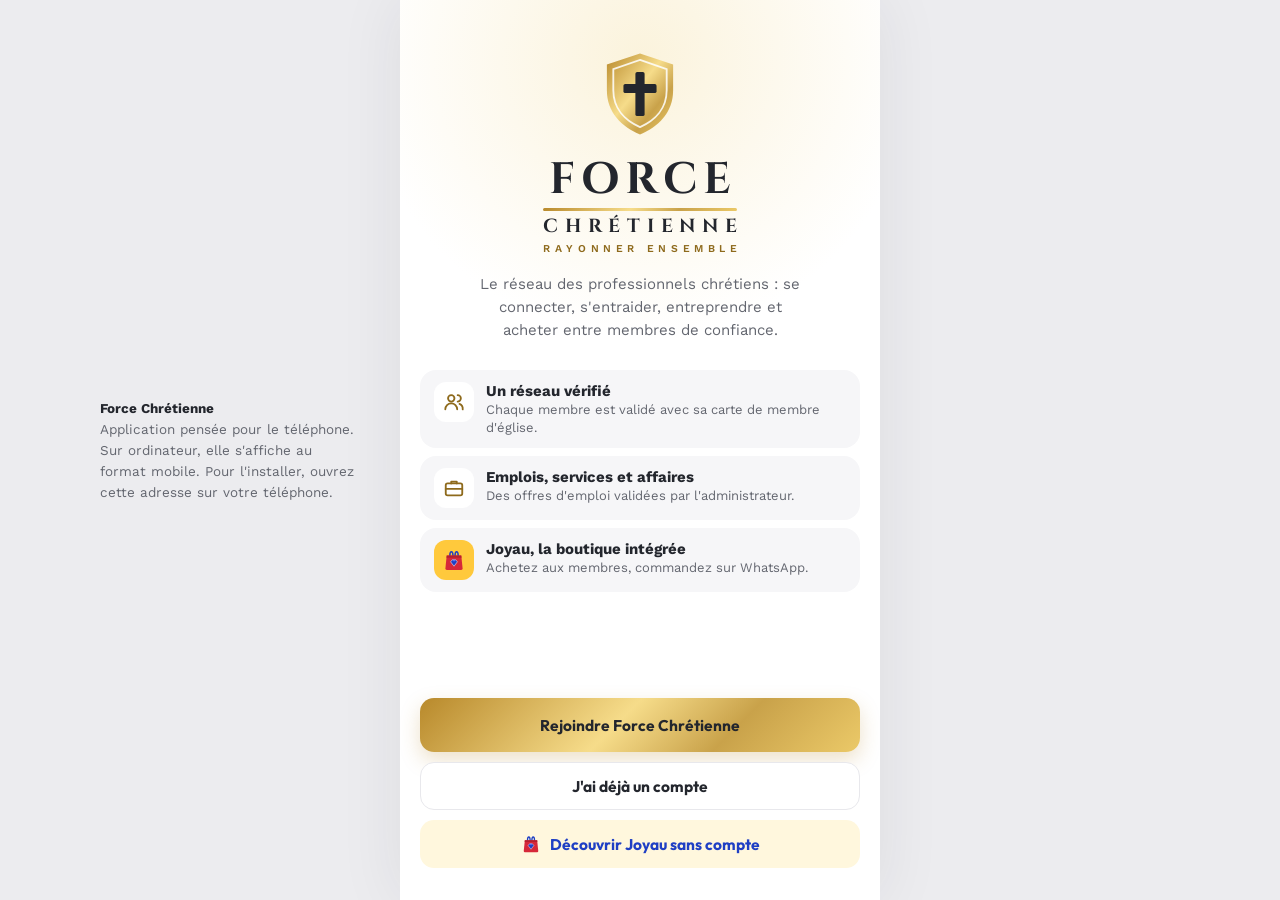
==== index.html @ bb0923b3 "Bannières Joyau : défilement automatique toutes les 3 s" ====
<!doctype html>
<html lang="fr">
<head>
<meta charset="utf-8">
<meta name="viewport" content="width=device-width, initial-scale=1, viewport-fit=cover">
<title>Force Chrétienne</title>
<meta name="description" content="Le réseau des professionnels chrétiens, avec Joyau, la boutique des membres.">
<meta name="theme-color" content="#FFFFFF">
<link rel="manifest" href="/manifest.webmanifest">
<link rel="icon" type="image/png" sizes="192x192" href="/icon-192.png">
<link rel="apple-touch-icon" href="/apple-touch-icon.png">
<meta name="apple-mobile-web-app-capable" content="yes">
<meta name="mobile-web-app-capable" content="yes">
<meta name="apple-mobile-web-app-title" content="Force Chrétienne">
<meta name="apple-mobile-web-app-status-bar-style" content="default">
<link rel="preconnect" href="https://fonts.googleapis.com">
<link rel="preconnect" href="https://fonts.gstatic.com" crossorigin>
<link rel="stylesheet" href="https://fonts.googleapis.com/css2?family=Cinzel:wght@600;700&family=Outfit:wght@600;700;800;900&family=Work+Sans:wght@400;500;600;700&family=Baloo+2:wght@800&display=swap">
<link rel="stylesheet" href="/app.css?v=202611252300">
</head>
<body>
<svg width="0" height="0" style="position:absolute" aria-hidden="true"><defs><linearGradient id="fcGold" x1="0" y1="0" x2="1" y2="1"><stop offset="0" stop-color="#B8892B"></stop><stop offset="0.45" stop-color="#F6DC8A"></stop><stop offset="0.7" stop-color="#C9A24A"></stop><stop offset="1" stop-color="#EBC968"></stop></linearGradient></defs></svg>
<aside class="side-note"><b>Force Chrétienne</b><br>Application pensée pour le téléphone. Sur ordinateur, elle s'affiche au format mobile. Pour l'installer, ouvrez cette adresse sur votre téléphone.</aside>
<div id="app"></div>
<noscript>Activez JavaScript pour utiliser Force Chrétienne.</noscript>
<script src="/preact.umd.js"></script>
<script src="/hooks.umd.js"></script>
<script src="/htm.umd.js"></script>
<script src="/supabase.js"></script>
<script src="/config.js?v=202611252300"></script>
<script src="/app.js?v=202611252300"></script>
</body>
</html>
---- app.css ----
/* Concept : application mobile d'abord. Colonne de 480px max ; univers Force Chrétienne (blanc, gris anthracite, or brillant) qui bascule dans l'univers Joyau (bleu roi, rouge, jaune) quand on ouvre l'onglet Joyau. */
:root {
  --ink: #23262D; --muted: #63666F; --line: #E8E8EC; --soft: #F6F6F8; --paper: #FFFFFF; --ground: #ECECEF;
  --gold: linear-gradient(135deg, #B8892B 0%, #F6DC8A 45%, #C9A24A 70%, #EBC968 100%);
  --gold-ink: #8E6A1C; --gold-soft: #F7EED6; --gold-line: #E6D29A;
  --j-blue: #1D4ED8; --j-royal: #1F3FC4; --j-navy: #0B1B3F; --j-red: #D62839; --j-yellow: #FFC93C; --j-soft: #F4F7FD; --j-line: #E3E8F2; --j-muted: #55607A;
  --ok: #15803D; --ok-soft: #E7F6EC; --warn: #B45309; --warn-soft: #FEF3E2; --danger: #B91C1C; --danger-soft: #FDECEC;
  --f-brand: 'Cinzel', 'Times New Roman', serif;
  --f-head: 'Outfit', 'Work Sans', system-ui, sans-serif;
  --f-body: 'Work Sans', system-ui, -apple-system, 'Segoe UI', sans-serif;
  --f-joyau: 'Baloo 2', 'Outfit', system-ui, sans-serif;
  color-scheme: light;
}
html, body { height: 100%; }
body { margin: 0; background: var(--ground); color: var(--ink); font-family: var(--f-body); font-size: 15px; -webkit-font-smoothing: antialiased; }
* { box-sizing: border-box; }
button, input, select, textarea { font: inherit; color: inherit; }
button { cursor: pointer; }
:focus-visible { outline: 3px solid #C9A24A; outline-offset: 2px; }
.j-scope :focus-visible { outline-color: #3B82F6; }
h1, h2, h3 { font-family: var(--f-head); margin: 0; text-wrap: balance; letter-spacing: -0.3px; }
p { margin: 0; }
img { max-width: 100%; }

.shell { position: relative; max-width: 480px; margin: 0 auto; min-height: 100vh; background: var(--paper); box-shadow: 0 0 60px rgba(35,38,45,0.08); }
.page { padding: 0 16px 120px; }
.row { display: flex; gap: 10px; align-items: center; }
.col { display: flex; flex-direction: column; gap: 10px; }
.grow { flex: 1; min-width: 0; }
.muted { color: var(--muted); }
.small { font-size: 13px; }
.tiny { font-size: 12px; }
.bold { font-weight: 700; }
.center { text-align: center; }
.sr { position: absolute; width: 1px; height: 1px; overflow: hidden; clip: rect(0 0 0 0); }

/* Top bar */
.topbar { position: sticky; top: env(safe-area-inset-top, 0px); z-index: 20; background: rgba(255,255,255,0.96); backdrop-filter: blur(10px); border-bottom: 1px solid var(--line); padding: 10px 16px; display: flex; gap: 10px; align-items: center; }
.brand { display: flex; gap: 9px; align-items: center; min-width: 0; }
.brand-name { font-family: var(--f-brand); font-weight: 700; font-size: 15px; letter-spacing: 1.2px; line-height: 1.05; }
.brand-name small { display: block; font-family: var(--f-body); font-weight: 600; font-size: 9.5px; letter-spacing: 2.4px; color: var(--gold-ink); }
.icon-btn { position: relative; width: 42px; height: 42px; flex: none; border-radius: 12px; border: 0; background: var(--soft); display: flex; align-items: center; justify-content: center; }
.badge { position: absolute; top: 4px; right: 4px; min-width: 17px; height: 17px; padding: 0 4px; border-radius: 999px; background: var(--gold); color: var(--ink); font-size: 10.5px; font-weight: 800; display: flex; align-items: center; justify-content: center; }
.j-scope .badge { background: var(--j-red); color: #fff; }

/* Bottom nav */
.nav { position: fixed; bottom: 0; left: 50%; transform: translateX(-50%); width: 100%; max-width: 480px; z-index: 30; background: rgba(255,255,255,0.97); backdrop-filter: blur(10px); border-top: 1px solid var(--line); display: grid; grid-template-columns: repeat(5, 1fr); padding: 6px 6px calc(6px + env(safe-area-inset-bottom, 0px)); }
.nav button { border: 0; background: none; display: flex; flex-direction: column; align-items: center; gap: 3px; padding: 6px 0; font-size: 11px; font-weight: 600; color: var(--muted); position: relative; }
.nav button.on { color: var(--ink); }
.nav button.on::after { content: ""; position: absolute; top: -7px; width: 26px; height: 3px; border-radius: 0 0 3px 3px; background: var(--gold); }
.nav .joyau-tab { margin-top: -22px; }
.nav .joyau-tab .jt-icon { width: 54px; height: 54px; border-radius: 17px; background: var(--j-yellow); display: flex; align-items: center; justify-content: center; box-shadow: 0 8px 20px rgba(31,63,196,0.25); border: 3px solid #fff; }
.nav .joyau-tab.on { color: var(--j-royal); }
.nav .joyau-tab.on::after { display: none; }
.nav .dot { position: absolute; top: 2px; left: calc(50% + 6px); min-width: 16px; height: 16px; border-radius: 999px; background: var(--j-red); color: #fff; font-size: 10px; font-weight: 800; display: flex; align-items: center; justify-content: center; padding: 0 4px; }

/* Buttons */
.btn { height: 48px; padding: 0 20px; border-radius: 14px; border: 0; font-family: var(--f-head); font-weight: 700; font-size: 15.5px; display: inline-flex; gap: 8px; align-items: center; justify-content: center; text-decoration: none; transition: transform .15s ease, filter .15s ease; white-space: nowrap; }
.btn:active { transform: scale(0.98); }
.btn-gold { background: var(--gold); color: var(--ink); box-shadow: 0 8px 20px rgba(184,137,43,0.25); }
.btn-ink { background: var(--ink); color: #fff; }
.btn-ghost { background: var(--soft); color: var(--ink); }
.btn-line { background: #fff; color: var(--ink); border: 1.5px solid var(--line); }
.btn-danger { background: var(--danger-soft); color: var(--danger); }
.btn-sm { height: 38px; padding: 0 14px; border-radius: 11px; font-size: 14px; }
.btn-block { width: 100%; }
.btn[disabled] { opacity: .45; pointer-events: none; }
.btn-j { background: var(--j-blue); color: #fff; box-shadow: 0 10px 24px rgba(29,78,216,0.25); }
.btn-jy { background: var(--j-yellow); color: var(--j-navy); }
.btn-wa { background: #1FA855; color: #fff; }
.link { background: none; border: 0; padding: 0; color: var(--gold-ink); font-weight: 700; font-size: 14px; }
.j-scope .link { color: var(--j-blue); }

/* Cards & chips */
.card { background: #fff; border: 1px solid var(--line); border-radius: 18px; padding: 14px; }
.chips { display: flex; gap: 8px; overflow-x: auto; padding: 2px 16px 6px; margin: 0 -16px; scrollbar-width: none; }
.chips::-webkit-scrollbar { display: none; }
.chip { flex: none; height: 38px; padding: 0 14px; border-radius: 999px; border: 1.5px solid var(--line); background: #fff; font-size: 14px; font-weight: 600; display: inline-flex; gap: 6px; align-items: center; }
.chip.on { background: var(--ink); border-color: var(--ink); color: #fff; }
.j-scope .chip { border-color: var(--j-line); color: var(--j-navy); }
.j-scope .chip.on { background: var(--j-blue); border-color: var(--j-blue); color: #fff; }
.pill { display: inline-flex; align-items: center; gap: 5px; height: 24px; padding: 0 9px; border-radius: 999px; font-size: 12px; font-weight: 700; }
.pill-gold { background: var(--gold-soft); color: var(--gold-ink); }
.pill-ok { background: var(--ok-soft); color: var(--ok); }
.pill-warn { background: var(--warn-soft); color: var(--warn); }
.pill-grey { background: var(--soft); color: var(--muted); }
.pill-j { background: var(--j-soft); color: var(--j-blue); }
.pill-red { background: #FDE8EA; color: var(--j-red); }
.seg { display: grid; grid-auto-flow: column; grid-auto-columns: 1fr; background: var(--soft); border-radius: 14px; padding: 4px; gap: 4px; }
.seg button { height: 40px; border: 0; border-radius: 11px; background: none; font-weight: 700; font-size: 14px; color: var(--muted); }
.seg button.on { background: #fff; color: var(--ink); box-shadow: 0 2px 8px rgba(35,38,45,0.08); }
.section-title { display: flex; justify-content: space-between; align-items: baseline; margin: 26px 0 12px; }
.section-title h2 { font-size: 20px; }

/* Forms */
.field { display: flex; flex-direction: column; gap: 6px; }
.field label { font-size: 13.5px; font-weight: 700; }
.field label .req { color: var(--gold-ink); }
.field .hint { font-size: 12.5px; color: var(--muted); }
.input { height: 50px; border-radius: 14px; border: 1.5px solid var(--line); background: #fff; padding: 0 14px; font-size: 15.5px; width: 100%; }
textarea.input { height: auto; min-height: 110px; padding: 12px 14px; resize: vertical; line-height: 1.5; }
.input:focus { border-color: #C9A24A; outline: none; box-shadow: 0 0 0 4px rgba(201,162,74,0.15); }
.j-scope .input:focus { border-color: var(--j-blue); box-shadow: 0 0 0 4px rgba(29,78,216,0.12); }
.input.err { border-color: var(--danger); }
.err-msg { color: var(--danger); font-size: 12.5px; font-weight: 600; }
.search { position: relative; }
.search svg { position: absolute; left: 14px; top: 50%; transform: translateY(-50%); }
.search .input { padding-left: 42px; background: var(--soft); border-color: transparent; }
.upload { border: 1.5px dashed var(--gold-line); background: #FFFCF4; border-radius: 16px; padding: 14px; display: flex; gap: 12px; align-items: center; cursor: pointer; }
.upload input { position: absolute; width: 1px; height: 1px; opacity: 0; }
.upload .thumb { width: 64px; height: 64px; border-radius: 14px; flex: none; background: var(--gold-soft); display: flex; align-items: center; justify-content: center; overflow: hidden; }
.upload .thumb img { width: 100%; height: 100%; object-fit: cover; }
.j-scope .upload { border-color: #B9C8EE; background: var(--j-soft); }
.j-scope .upload .thumb { background: #fff; }

/* Avatars */
.av { flex: none; border-radius: 999px; display: flex; align-items: center; justify-content: center; font-family: var(--f-head); font-weight: 800; overflow: hidden; }
.av img { width: 100%; height: 100%; object-fit: cover; }

/* Overlay */
.overlay { position: fixed; top: 0; bottom: 0; left: 50%; transform: translateX(-50%); width: 100%; max-width: 480px; z-index: 50; background: #fff; overflow-y: auto; overscroll-behavior: contain; animation: slideIn .22s ease; }
.ov-head { position: sticky; top: 0; z-index: 5; background: rgba(255,255,255,0.97); backdrop-filter: blur(10px); border-bottom: 1px solid var(--line); padding: calc(10px + env(safe-area-inset-top, 0px)) 16px 10px; display: flex; gap: 10px; align-items: center; }
.ov-head h1 { font-size: 18px; flex: 1; min-width: 0; overflow: hidden; text-overflow: ellipsis; white-space: nowrap; }
.overlay .ov-body { padding: 16px 16px 120px; }
.sheet-bg { position: fixed; inset: 0; z-index: 70; background: rgba(20,22,28,0.45); display: flex; align-items: flex-end; justify-content: center; animation: fade .2s ease; }
.sheet { width: 100%; max-width: 480px; max-height: 92vh; overflow-y: auto; background: #fff; border-radius: 24px 24px 0 0; padding: 10px 16px calc(20px + env(safe-area-inset-bottom, 0px)); animation: up .25s ease; }
.sheet .grab { width: 44px; height: 5px; border-radius: 9px; background: var(--line); margin: 0 auto 12px; }
.toast { position: fixed; left: 50%; bottom: calc(92px + env(safe-area-inset-bottom, 0px)); transform: translateX(-50%); z-index: 90; background: var(--ink); color: #fff; padding: 12px 18px; border-radius: 14px; font-weight: 600; font-size: 14px; box-shadow: 0 12px 30px rgba(0,0,0,0.25); max-width: calc(100% - 32px); animation: up .2s ease; }
@keyframes slideIn { from { transform: translate(-50%, 0) translateX(24px); opacity: 0; } to { transform: translateX(-50%); opacity: 1; } }
@keyframes up { from { transform: translateY(16px); opacity: 0; } }
@keyframes fade { from { opacity: 0; } }
.toast { animation: none; }

/* Feed */
.composer { display: flex; gap: 10px; align-items: center; padding: 12px; border-radius: 18px; background: var(--soft); border: 0; width: 100%; text-align: left; }
.composer span.ph { flex: 1; color: var(--muted); font-size: 14.5px; }
.post { border-bottom: 8px solid var(--soft); padding: 16px 0; margin: 0 -16px; }
.post > * { padding-left: 16px; padding-right: 16px; }
.post .txt { margin-top: 10px; line-height: 1.6; white-space: pre-wrap; }
.post .media { margin-top: 12px; padding: 0; }
.post .media img { width: 100%; max-height: 420px; object-fit: cover; display: block; }
.post .acts { display: flex; gap: 4px; margin-top: 10px; border-top: 1px solid var(--line); padding-top: 6px; }
.post .acts button { flex: 1; height: 40px; border: 0; background: none; border-radius: 10px; display: flex; gap: 6px; align-items: center; justify-content: center; font-size: 13.5px; font-weight: 600; color: var(--muted); }
.post .acts button.on { color: var(--gold-ink); }
.kind-tag { font-size: 11.5px; font-weight: 700; letter-spacing: 1px; text-transform: uppercase; color: var(--gold-ink); }
.verified { display: inline-flex; vertical-align: -3px; margin-left: 4px; }

/* Joyau */
.j-scope { --accent: var(--j-blue); color: var(--j-navy); }
.j-top { position: sticky; top: env(safe-area-inset-top, 0px); z-index: 20; background: #fff; padding: 10px 16px 12px; border-bottom: 1px solid var(--j-line); display: flex; flex-direction: column; gap: 10px; }
.j-logo { display: flex; gap: 8px; align-items: center; }
.j-logo .sq { width: 38px; height: 38px; border-radius: 11px; background: var(--j-yellow); display: flex; align-items: center; justify-content: center; flex: none; }
.j-logo b { font-family: var(--f-joyau); font-size: 26px; line-height: 1; font-weight: 800; color: var(--j-royal); padding-top: 4px; }
.j-logo small { display: block; font-size: 9.5px; font-weight: 700; letter-spacing: 1.6px; color: var(--j-red); margin-top: 1px; white-space: nowrap; }
.slider { position: relative; border-radius: 24px; overflow: hidden; margin-top: 14px; }
.track { display: flex; transition: transform .6s cubic-bezier(.22,.8,.2,1); }
.slide { flex: none; width: 100%; min-height: 230px; position: relative; overflow: hidden; display: flex; align-items: center; padding: 22px 18px 40px; }
.slide .txt { position: relative; flex: 1; min-width: 0; display: flex; flex-direction: column; gap: 8px; z-index: 1; }
.slide .art { position: relative; width: 42%; flex: none; display: flex; align-items: center; justify-content: center; z-index: 1; }
.slide .art .tile { background: #fff; border-radius: 18px; padding: 6px; box-shadow: 0 14px 30px rgba(11,27,63,0.22); width: 100%; max-width: 150px; }
.slide .art img { width: 100%; height: 150px; object-fit: cover; display: block; border-radius: 13px; background: #EAF1FF; }
.slide h3 { font-size: 23px; line-height: 1.05; font-weight: 800; letter-spacing: -0.6px; }
.slide .tag { align-self: flex-start; font-family: var(--f-head); font-size: 10.5px; font-weight: 800; letter-spacing: 1.6px; padding: 5px 9px; border-radius: 999px; }
.slide .go { align-self: flex-start; height: 38px; padding: 0 14px; border-radius: 12px; border: 0; font-family: var(--f-head); font-weight: 800; font-size: 13.5px; margin-top: 4px; }
.slide .deco1 { position: absolute; right: -70px; top: -90px; width: 230px; height: 230px; border-radius: 999px; }
.slide .deco2 { position: absolute; left: 40%; bottom: -36px; width: 80px; height: 80px; border-radius: 22px; transform: rotate(20deg); }
.dots { position: absolute; left: 18px; bottom: 14px; display: flex; gap: 6px; z-index: 2; }
.dots button { height: 7px; width: 7px; border-radius: 9px; border: 0; padding: 0; transition: width .25s ease; }
.dots button.on { width: 22px; }
.sponso { position: absolute; top: 10px; right: 12px; z-index: 2; background: rgba(255,255,255,0.92); color: var(--j-navy); font-size: 9.5px; font-weight: 800; letter-spacing: 1px; padding: 3px 7px; border-radius: 999px; }
.bento { display: grid; grid-template-columns: repeat(2, minmax(0, 1fr)); gap: 10px; }
.bento button { border: 0; border-radius: 20px; padding: 14px; text-align: left; position: relative; overflow: hidden; min-height: 118px; display: flex; flex-direction: column; justify-content: space-between; }
.bento button strong { font-family: var(--f-head); font-size: 16.5px; line-height: 1.1; position: relative; z-index: 1; }
.bento button span.s { font-size: 12px; line-height: 1.35; position: relative; z-index: 1; opacity: .9; max-width: 54%; }
.bento button img { position: absolute; right: 10px; bottom: 10px; width: 64px; height: 64px; object-fit: cover; border-radius: 16px; border: 3px solid rgba(255,255,255,0.9); box-shadow: 0 8px 18px rgba(11,27,63,0.25); }
.pgrid { display: grid; grid-template-columns: repeat(2, minmax(0, 1fr)); gap: 10px; }
.pcard { border: 1.5px solid var(--j-line); background: #fff; border-radius: 20px; padding: 7px; text-align: left; display: flex; flex-direction: column; gap: 8px; position: relative; }
.pcard .ph { position: relative; height: 132px; border-radius: 14px; background: var(--j-soft); display: flex; align-items: center; justify-content: center; overflow: hidden; }
.pcard .ph img { width: 74%; height: 74%; object-fit: contain; }
.pcard .ph img.photo { width: 100%; height: 100%; object-fit: cover; }
.pcard .cat { position: absolute; top: 7px; left: 7px; background: #fff; color: var(--j-blue); font-size: 10.5px; font-weight: 700; padding: 3px 7px; border-radius: 999px; }
.pcard .nm { font-weight: 600; font-size: 13.5px; line-height: 1.3; padding: 0 4px; display: -webkit-box; -webkit-line-clamp: 2; -webkit-box-orient: vertical; overflow: hidden; min-height: 35px; }
.pcard .sl { font-size: 11.5px; color: var(--j-muted); padding: 0 4px; white-space: nowrap; overflow: hidden; text-overflow: ellipsis; }
.pcard .pr { font-family: var(--f-head); font-weight: 800; font-size: 15.5px; padding: 0 4px 4px; }
.fav { position: absolute; top: 12px; right: 12px; width: 32px; height: 32px; border-radius: 999px; border: 0; background: #fff; display: flex; align-items: center; justify-content: center; z-index: 2; }
.hscroll { display: flex; gap: 10px; overflow-x: auto; margin: 0 -16px; padding: 2px 16px 8px; scrollbar-width: none; }
.hscroll::-webkit-scrollbar { display: none; }
.steps { display: grid; gap: 10px; }
.step { display: flex; gap: 14px; align-items: flex-start; padding: 14px; border-radius: 18px; background: var(--j-soft); }
.step b.n { font-family: var(--f-head); font-size: 30px; line-height: 1; font-weight: 900; }
.opt { min-height: 42px; padding: 0 14px; border-radius: 12px; border: 1.5px solid var(--j-line); background: #fff; font-weight: 600; font-size: 14px; }
.opt.on { border: 2px solid var(--j-blue); background: #EAF1FF; color: var(--j-blue); }
.qty { display: flex; align-items: center; border: 1.5px solid var(--j-line); border-radius: 14px; overflow: hidden; }
.qty button { width: 46px; height: 46px; border: 0; background: none; font-size: 22px; }
.qty span { width: 40px; text-align: center; font-family: var(--f-head); font-weight: 800; font-size: 18px; }
.wa-preview { border-radius: 18px; overflow: hidden; background: #EFE7DD; }
.wa-preview .h { background: #075E54; color: #fff; padding: 12px 14px; display: flex; gap: 10px; align-items: center; }
.wa-preview .b { padding: 14px; }
.wa-preview .bubble { background: #DCF8C6; border-radius: 12px 4px 12px 12px; padding: 10px 12px; font-size: 13.5px; line-height: 1.5; white-space: pre-wrap; margin-left: 24px; color: #111; }

/* Opportunités */
.job { display: flex; flex-direction: column; gap: 10px; }
.logo-sq { width: 46px; height: 46px; border-radius: 13px; flex: none; display: flex; align-items: center; justify-content: center; font-family: var(--f-head); font-weight: 800; color: #fff; }
.deal-img { height: 110px; border-radius: 14px; background: var(--soft); display: flex; align-items: center; justify-content: center; overflow: hidden; }
.deal-img img { width: 100%; height: 100%; object-fit: cover; }

/* Chat */
.thread { display: flex; flex-direction: column; gap: 8px; padding: 16px 16px 100px; background: var(--soft); min-height: calc(100vh - 64px); }
.msg { max-width: 80%; padding: 10px 13px; font-size: 14.5px; line-height: 1.5; border-radius: 16px; }
.msg.in { align-self: flex-start; background: #fff; border: 1px solid var(--line); border-radius: 4px 16px 16px 16px; }
.msg.out { align-self: flex-end; background: var(--ink); color: #fff; border-radius: 16px 4px 16px 16px; }
.msg .t { display: block; font-size: 10.5px; opacity: .6; margin-top: 3px; text-align: right; }
.chat-bar { position: fixed; bottom: 0; left: 50%; transform: translateX(-50%); width: 100%; max-width: 480px; background: #fff; border-top: 1px solid var(--line); padding: 10px 12px calc(10px + env(safe-area-inset-bottom, 0px)); display: flex; gap: 8px; z-index: 6; }
.chat-bar .input { height: 46px; border-radius: 999px; }
.send { width: 46px; height: 46px; border-radius: 999px; border: 0; background: var(--gold); flex: none; display: flex; align-items: center; justify-content: center; }

/* Welcome */
.welcome { min-height: 100vh; display: flex; flex-direction: column; background: #fff; position: relative; overflow: hidden; }
.welcome .hero { position: relative; padding: 48px 24px 28px; display: flex; flex-direction: column; align-items: center; text-align: center; gap: 14px; }
.welcome .halo { position: absolute; left: 50%; top: -220px; width: 560px; height: 560px; transform: translateX(-50%); border-radius: 999px; background: radial-gradient(circle, #FBF3DC 0%, rgba(251,243,220,0) 70%); }
.wordmark { display: inline-flex; flex-direction: column; align-items: stretch; gap: 6px; position: relative; }
.wordmark .force { font-family: var(--f-brand); font-weight: 700; font-size: 44px; letter-spacing: 6px; line-height: 1; text-align: center; padding-left: 6px; }
.wordmark .bar { height: 3px; border-radius: 3px; background: var(--gold); }
.wordmark .just { display: flex; justify-content: space-between; font-family: var(--f-brand); font-weight: 700; line-height: 1; }
.wordmark .just.ch { font-size: 19px; }
.wordmark .just.sl { font-family: var(--f-body); font-weight: 600; font-size: 10.5px; color: var(--gold-ink); margin-top: 2px; }
.feature { display: flex; gap: 12px; align-items: flex-start; text-align: left; padding: 12px 14px; border-radius: 16px; background: var(--soft); }
.feature .ic { width: 40px; height: 40px; border-radius: 12px; background: #fff; display: flex; align-items: center; justify-content: center; flex: none; }
.progress { display: flex; gap: 6px; }
.progress span { flex: 1; height: 5px; border-radius: 9px; background: var(--line); }
.progress span.on { background: var(--gold); }
.stat { flex: 1; text-align: center; padding: 12px 6px; border-radius: 14px; background: var(--soft); }
.stat b { display: block; font-family: var(--f-head); font-size: 22px; }
.stat span { font-size: 12px; color: var(--muted); }
.list-row { display: flex; gap: 12px; align-items: center; padding: 12px 0; border-bottom: 1px solid var(--line); }
.menu-row { width: 100%; display: flex; gap: 12px; align-items: center; padding: 14px 4px; border: 0; border-bottom: 1px solid var(--line); background: none; text-align: left; font-weight: 600; font-size: 15px; }
.menu-row .ic { width: 38px; height: 38px; border-radius: 11px; background: var(--soft); display: flex; align-items: center; justify-content: center; flex: none; }
.cover { height: 120px; background: var(--gold); position: relative; overflow: hidden; }
.cover::after { content: ""; position: absolute; right: -60px; top: -80px; width: 240px; height: 240px; border-radius: 999px; border: 34px solid rgba(255,255,255,0.25); }
.fab { position: fixed; right: max(16px, calc(50% - 240px + 16px)); bottom: calc(84px + env(safe-area-inset-bottom, 0px)); z-index: 25; width: 56px; height: 56px; border-radius: 18px; border: 0; background: var(--gold); box-shadow: 0 12px 26px rgba(184,137,43,0.4); display: flex; align-items: center; justify-content: center; }
.empty { text-align: center; padding: 36px 16px; color: var(--muted); display: flex; flex-direction: column; gap: 10px; align-items: center; }
.demo-note { font-size: 12px; color: var(--muted); background: var(--soft); border-radius: 12px; padding: 10px 12px; line-height: 1.45; }

@media (min-width: 900px) {
  .side-note { display: block !important; }
}
.side-note { display: none; position: fixed; left: max(24px, calc(50% - 240px - 300px)); top: 50%; transform: translateY(-50%); width: 260px; color: var(--muted); font-size: 13.5px; line-height: 1.55; }
.side-note b { color: var(--ink); }
@media (prefers-reduced-motion: reduce) { *, *::before, *::after { animation: none !important; transition: none !important; } }
.spin { width: 28px; height: 28px; border-radius: 999px; border: 3px solid var(--gold-line); border-top-color: #B8892B; animation: spin .8s linear infinite; display: inline-block; flex: none; }
.spin.sm { width: 16px; height: 16px; border-width: 2px; border-color: rgba(35,38,45,.25); border-top-color: currentColor; }
.j-scope .spin { border-color: #C9D6F5; border-top-color: #1D4ED8; }
@keyframes spin { to { transform: rotate(360deg); } }
.btn[disabled] .spin.sm { opacity: 1; }
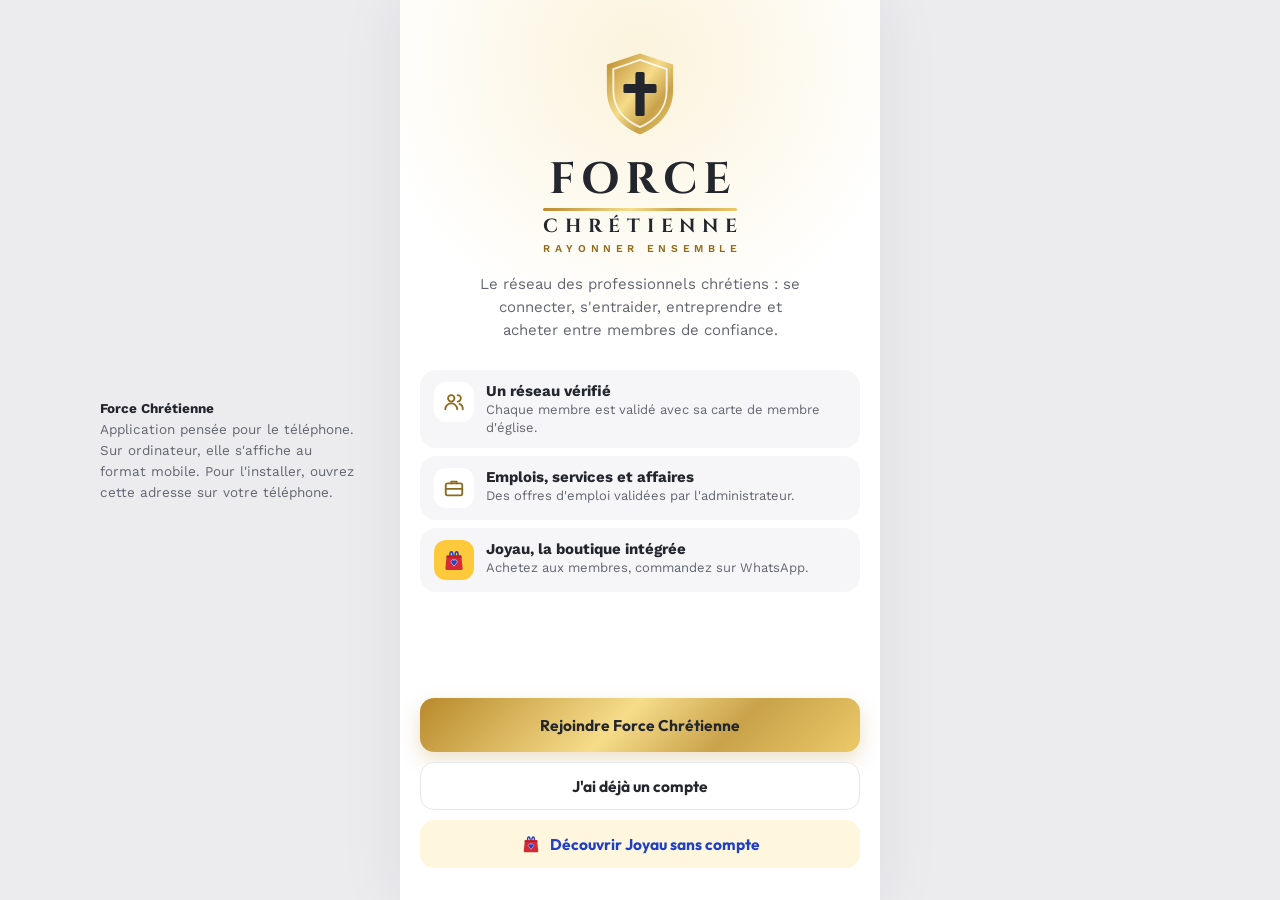
==== commit b7d91270: "Carte de membre : recto/verso en photos ou PDF" ====
--- a/index.html
+++ b/index.html
@@ -16,7 +16,7 @@
 <link rel="preconnect" href="https://fonts.googleapis.com">
 <link rel="preconnect" href="https://fonts.gstatic.com" crossorigin>
 <link rel="stylesheet" href="https://fonts.googleapis.com/css2?family=Cinzel:wght@600;700&family=Outfit:wght@600;700;800;900&family=Work+Sans:wght@400;500;600;700&family=Baloo+2:wght@800&display=swap">
-<link rel="stylesheet" href="/app.css?v=202611252300">
+<link rel="stylesheet" href="/app.css?v=202611272311">
 </head>
 <body>
 <svg width="0" height="0" style="position:absolute" aria-hidden="true"><defs><linearGradient id="fcGold" x1="0" y1="0" x2="1" y2="1"><stop offset="0" stop-color="#B8892B"></stop><stop offset="0.45" stop-color="#F6DC8A"></stop><stop offset="0.7" stop-color="#C9A24A"></stop><stop offset="1" stop-color="#EBC968"></stop></linearGradient></defs></svg>
@@ -27,7 +27,7 @@
 <script src="/hooks.umd.js"></script>
 <script src="/htm.umd.js"></script>
 <script src="/supabase.js"></script>
-<script src="/config.js?v=202611252300"></script>
-<script src="/app.js?v=202611252300"></script>
+<script src="/config.js?v=202611272311"></script>
+<script src="/app.js?v=202611272311"></script>
 </body>
 </html>
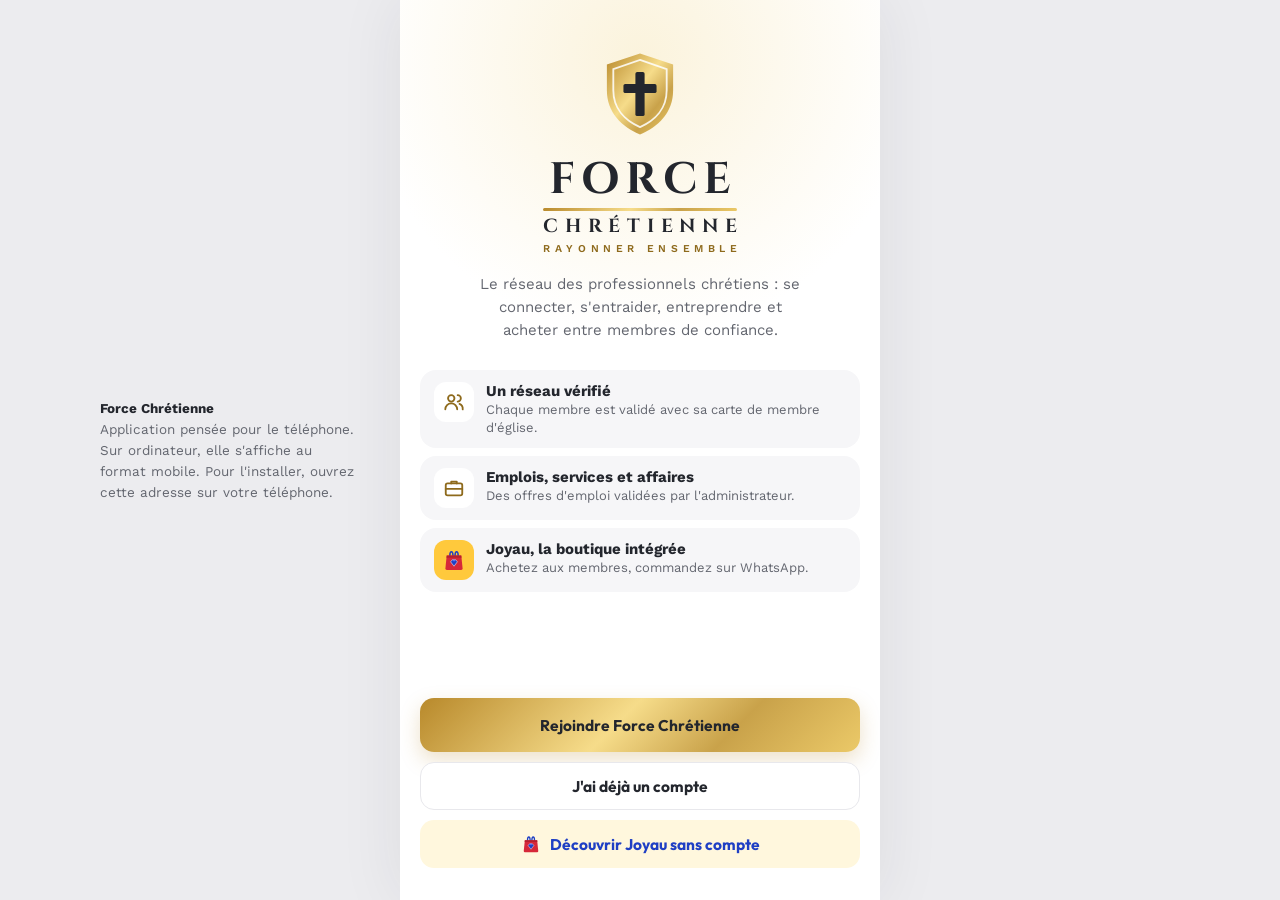
==== commit 3a671f2c: "Téléphone obligatoire" ====
--- a/index.html
+++ b/index.html
@@ -16,7 +16,7 @@
 <link rel="preconnect" href="https://fonts.googleapis.com">
 <link rel="preconnect" href="https://fonts.gstatic.com" crossorigin>
 <link rel="stylesheet" href="https://fonts.googleapis.com/css2?family=Cinzel:wght@600;700&family=Outfit:wght@600;700;800;900&family=Work+Sans:wght@400;500;600;700&family=Baloo+2:wght@800&display=swap">
-<link rel="stylesheet" href="/app.css?v=202611272311">
+<link rel="stylesheet" href="/app.css?v=202611272316">
 </head>
 <body>
 <svg width="0" height="0" style="position:absolute" aria-hidden="true"><defs><linearGradient id="fcGold" x1="0" y1="0" x2="1" y2="1"><stop offset="0" stop-color="#B8892B"></stop><stop offset="0.45" stop-color="#F6DC8A"></stop><stop offset="0.7" stop-color="#C9A24A"></stop><stop offset="1" stop-color="#EBC968"></stop></linearGradient></defs></svg>
@@ -27,7 +27,7 @@
 <script src="/hooks.umd.js"></script>
 <script src="/htm.umd.js"></script>
 <script src="/supabase.js"></script>
-<script src="/config.js?v=202611272311"></script>
-<script src="/app.js?v=202611272311"></script>
+<script src="/config.js?v=202611272316"></script>
+<script src="/app.js?v=202611272316"></script>
 </body>
 </html>
